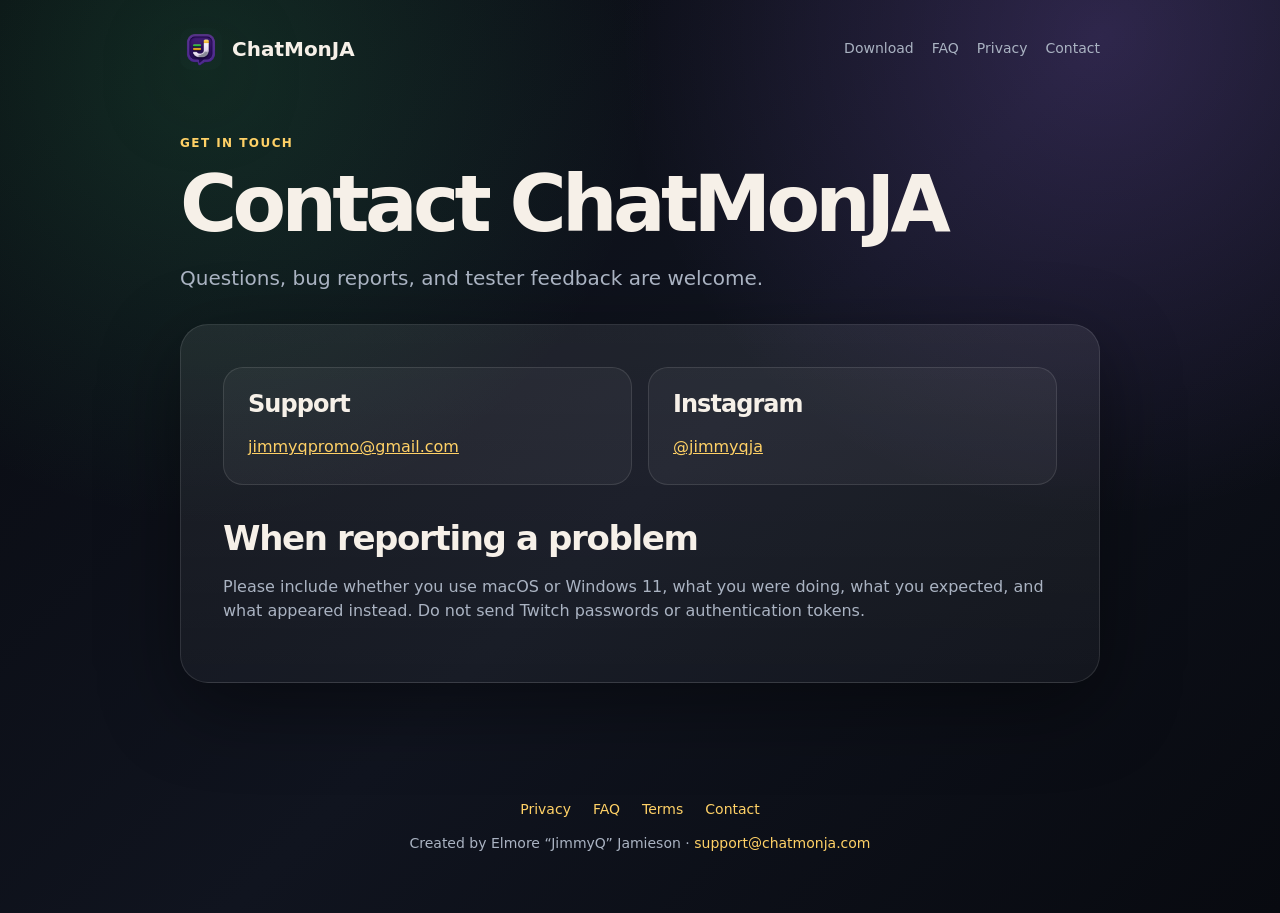
==== contact.html @ 80248d73 "Add legal and support pages" ====
<!doctype html>
<html lang="en">
<head>
  <meta charset="utf-8">
  <meta name="viewport" content="width=device-width, initial-scale=1">
  <meta name="description" content="Contact ChatMonJA support by email or Instagram.">
  <title>Contact — ChatMonJA</title>
  <link rel="icon" type="image/png" href="assets/chatmonja-icon.png">
  <link rel="apple-touch-icon" href="assets/chatmonja-icon.png">
  <link rel="stylesheet" href="styles.css">
</head>
<body>
  <main class="page-shell">
    <nav class="topbar" aria-label="Main navigation">
      <a class="brand" href="index.html"><img class="brand-mark" src="assets/chatmonja-icon.png" alt=""><span>ChatMonJA</span></a>
      <div class="nav-links">
        <a href="index.html#download">Download</a>
        <a href="faq.html">FAQ</a>
        <a href="privacy.html">Privacy</a>
        <a href="contact.html" aria-current="page">Contact</a>
      </div>
    </nav>

    <header class="page-header">
      <p class="eyebrow">Get in touch</p>
      <h1>Contact ChatMonJA</h1>
      <p class="lead">Questions, bug reports, and tester feedback are welcome.</p>
    </header>

    <section class="content-card">
      <div class="contact-grid">
        <article class="contact-card">
          <h2>Support</h2>
          <p><a href="mailto:jimmyqpromo@gmail.com">jimmyqpromo@gmail.com</a></p>
        </article>
        <article class="contact-card">
          <h2>Instagram</h2>
          <p><a href="https://www.instagram.com/jimmyqja/">@jimmyqja</a></p>
        </article>
      </div>
      <h2>When reporting a problem</h2>
      <p>Please include whether you use macOS or Windows 11, what you were doing, what you expected, and what appeared instead. Do not send Twitch passwords or authentication tokens.</p>
    </section>
  </main>

  <footer>
    <div class="footer-links"><a href="privacy.html">Privacy</a><a href="faq.html">FAQ</a><a href="terms.html">Terms</a><a href="contact.html">Contact</a></div>
    <p>Created by Elmore “JimmyQ” Jamieson · <a href="mailto:support@chatmonja.com">support@chatmonja.com</a></p>
  </footer>
</body>
</html>
---- styles.css ----
:root {
  color-scheme: dark;
  --bg: #080a10;
  --panel: #111620;
  --panel-2: #171e2c;
  --text: #f6f0e8;
  --muted: #aab3c2;
  --green: #44d27f;
  --gold: #ffd166;
  --purple: #a970ff;
  --red: #ff6b6b;
  --border: rgba(255, 255, 255, 0.11);
  --shadow: 0 24px 80px rgba(0, 0, 0, 0.42);
}

* {
  box-sizing: border-box;
}

body {
  margin: 0;
  background:
    radial-gradient(circle at 16% 8%, rgba(68, 210, 127, 0.16), transparent 28rem),
    radial-gradient(circle at 86% 4%, rgba(169, 112, 255, 0.20), transparent 30rem),
    linear-gradient(135deg, #080a10 0%, #10141f 52%, #080a10 100%);
  color: var(--text);
  font-family: Inter, ui-sans-serif, system-ui, -apple-system, BlinkMacSystemFont, "Segoe UI", sans-serif;
  line-height: 1.55;
}

a {
  color: inherit;
}

main {
  overflow: hidden;
}

.hero,
.section {
  width: min(1120px, calc(100% - 36px));
  margin: 0 auto;
}

.hero {
  min-height: 760px;
  padding: 28px 0 80px;
}

.topbar {
  display: flex;
  align-items: center;
  justify-content: space-between;
  gap: 20px;
  margin-bottom: 80px;
}

.brand,
.nav-links {
  display: flex;
  align-items: center;
}

.brand {
  gap: 10px;
  font-weight: 900;
  font-size: 20px;
  text-decoration: none;
}

.brand-mark {
  width: 42px;
  height: 42px;
  object-fit: contain;
  border-radius: 12px;
  box-shadow: var(--shadow);
}

.nav-links {
  flex-wrap: wrap;
  gap: 18px;
  color: var(--muted);
  font-size: 14px;
}

.nav-links a,
.text-link {
  text-decoration: none;
}

.nav-links a:hover,
.text-link:hover {
  color: var(--gold);
}

.hero-grid {
  display: grid;
  grid-template-columns: 1.04fr 0.96fr;
  align-items: center;
  gap: 56px;
}

.eyebrow {
  margin: 0 0 14px;
  color: var(--gold);
  font-size: 12px;
  font-weight: 850;
  letter-spacing: 0.12em;
  text-transform: uppercase;
}

h1,
h2,
h3,
p {
  margin-top: 0;
}

h1 {
  max-width: 720px;
  margin-bottom: 22px;
  font-size: clamp(44px, 7vw, 78px);
  line-height: 0.96;
  letter-spacing: -0.06em;
}

h2 {
  max-width: 760px;
  margin-bottom: 18px;
  font-size: clamp(30px, 4vw, 48px);
  line-height: 1.04;
  letter-spacing: -0.04em;
}

h3 {
  margin-bottom: 8px;
  font-size: 18px;
}

.lead {
  max-width: 620px;
  margin-bottom: 28px;
  color: var(--muted);
  font-size: 20px;
}

.hero-actions {
  display: flex;
  flex-wrap: wrap;
  gap: 14px;
  margin-bottom: 16px;
}

.button {
  display: inline-flex;
  align-items: center;
  justify-content: center;
  min-height: 54px;
  padding: 0 22px;
  border: 1px solid transparent;
  border-radius: 999px;
  font-weight: 850;
  text-decoration: none;
  transition: transform 160ms ease, border-color 160ms ease, background 160ms ease;
}

.button:hover {
  transform: translateY(-2px);
}

.button.primary {
  background: linear-gradient(135deg, var(--green), #73e4a4);
  color: #06130b;
}

.button.secondary {
  background: rgba(255, 255, 255, 0.08);
  border-color: var(--border);
  color: var(--text);
}

.fine-print {
  max-width: 580px;
  color: #8792a4;
  font-size: 13px;
}

.app-card,
.section,
.install article,
.feature-grid article,
.note-grid article {
  background: linear-gradient(180deg, rgba(255, 255, 255, 0.075), rgba(255, 255, 255, 0.035));
  border: 1px solid var(--border);
  box-shadow: var(--shadow);
}

.app-card {
  position: relative;
  padding: 28px;
  border-radius: 28px;
}

.app-card::before {
  content: "";
  position: absolute;
  inset: -1px;
  z-index: -1;
  border-radius: inherit;
  background: linear-gradient(135deg, rgba(68, 210, 127, 0.5), rgba(255, 209, 102, 0.34), rgba(169, 112, 255, 0.42));
  filter: blur(24px);
  opacity: 0.42;
}

.window-dots {
  display: flex;
  gap: 7px;
  margin-bottom: 24px;
}

.window-dots span {
  width: 11px;
  height: 11px;
  border-radius: 50%;
}

.window-dots span:nth-child(1) { background: var(--red); }
.window-dots span:nth-child(2) { background: var(--gold); }
.window-dots span:nth-child(3) { background: var(--green); }

.app-card h2 {
  margin-bottom: 6px;
}

.app-card-heading {
  display: flex;
  align-items: center;
  gap: 18px;
  margin-bottom: 22px;
}

.app-logo {
  width: 92px;
  height: 92px;
  flex: 0 0 auto;
  object-fit: contain;
  filter: drop-shadow(0 14px 26px rgba(0, 0, 0, 0.38));
}

.status {
  margin-bottom: 0;
  color: var(--green);
  font-weight: 800;
}

.preview-line {
  margin-bottom: 12px;
  padding: 14px 15px;
  background: rgba(0, 0, 0, 0.28);
  border: 1px solid var(--border);
  border-radius: 14px;
  color: #dfe7f3;
}

.preview-pill-row {
  display: flex;
  flex-wrap: wrap;
  gap: 8px;
  margin-top: 20px;
}

.preview-pill-row span {
  padding: 6px 10px;
  background: rgba(68, 210, 127, 0.10);
  border: 1px solid rgba(68, 210, 127, 0.24);
  border-radius: 999px;
  color: #9bf0bf;
  font-size: 12px;
  font-weight: 750;
}

.section {
  margin-bottom: 28px;
  padding: 42px;
  border-radius: 30px;
}

.install {
  display: grid;
  grid-template-columns: 0.7fr 1.3fr;
  gap: 34px;
}

.steps,
.feature-grid,
.note-grid {
  display: grid;
  gap: 16px;
}

.steps {
  grid-template-columns: repeat(3, 1fr);
}

.feature-grid {
  grid-template-columns: repeat(3, 1fr);
  margin-top: 28px;
}

.note-grid {
  grid-template-columns: repeat(2, 1fr);
}

.install article,
.feature-grid article,
.note-grid article {
  padding: 22px;
  border-radius: 22px;
  box-shadow: none;
}

.install article p,
.feature-grid article p,
.note-grid article p,
.privacy p {
  margin-bottom: 0;
  color: var(--muted);
}

.step-number {
  display: grid;
  place-items: center;
  width: 34px;
  height: 34px;
  margin-bottom: 18px;
  background: var(--gold);
  border-radius: 50%;
  color: #171109;
  font-weight: 950;
}

code {
  padding: 2px 6px;
  background: rgba(255, 255, 255, 0.08);
  border: 1px solid var(--border);
  border-radius: 6px;
  color: #d8c2ff;
  font-size: 0.92em;
}

.privacy {
  display: grid;
  grid-template-columns: 0.9fr 1.1fr;
  align-items: start;
  gap: 34px;
}

.text-link {
  display: inline-flex;
  margin-top: 18px;
  color: var(--gold);
  font-weight: 850;
}

footer {
  width: min(1120px, calc(100% - 36px));
  margin: 0 auto;
  padding: 28px 0 44px;
  color: var(--muted);
  font-size: 14px;
  text-align: center;
}

footer a {
  color: var(--gold);
  text-decoration: none;
}

.footer-links {
  display: flex;
  flex-wrap: wrap;
  justify-content: center;
  gap: 10px 22px;
  margin-bottom: 12px;
}

.page-shell {
  width: min(920px, calc(100% - 36px));
  min-height: calc(100vh - 130px);
  margin: 0 auto;
  padding: 28px 0 64px;
  overflow: visible;
}

.page-shell .topbar {
  margin-bottom: 64px;
}

.page-header {
  margin-bottom: 30px;
}

.page-header h1 {
  max-width: 840px;
}

.page-header .lead {
  max-width: 760px;
}

.content-card {
  margin-bottom: 24px;
  padding: 42px;
  background: linear-gradient(180deg, rgba(255, 255, 255, 0.075), rgba(255, 255, 255, 0.035));
  border: 1px solid var(--border);
  border-radius: 28px;
  box-shadow: var(--shadow);
}

.content-card h2 {
  margin-top: 36px;
  font-size: clamp(25px, 3vw, 34px);
}

.content-card h2:first-child {
  margin-top: 0;
}

.content-card p,
.content-card li {
  color: var(--muted);
}

.content-card a,
.contact-card a {
  color: var(--gold);
}

.content-card li + li {
  margin-top: 8px;
}

.policy-date {
  color: #8792a4;
  font-size: 14px;
}

.callout {
  padding: 20px 22px;
  background: rgba(68, 210, 127, 0.09);
  border: 1px solid rgba(68, 210, 127, 0.24);
  border-radius: 18px;
  color: #c8f7dc;
}

.faq-list {
  display: grid;
  gap: 14px;
}

.faq-list details {
  padding: 20px 22px;
  background: rgba(255, 255, 255, 0.045);
  border: 1px solid var(--border);
  border-radius: 18px;
}

.faq-list summary {
  cursor: pointer;
  color: var(--text);
  font-weight: 850;
}

.faq-list details p {
  margin: 14px 0 0;
}

.contact-grid {
  display: grid;
  grid-template-columns: repeat(2, 1fr);
  gap: 16px;
}

.contact-card {
  padding: 24px;
  background: rgba(255, 255, 255, 0.045);
  border: 1px solid var(--border);
  border-radius: 20px;
}

.contact-card p {
  margin-bottom: 0;
}

.contact-card h2 {
  font-size: 24px;
}

@media (max-width: 900px) {
  .topbar,
  .hero-grid,
  .install,
  .privacy {
    grid-template-columns: 1fr;
  }

  .topbar,
  .hero-grid {
    display: grid;
  }

  .topbar {
    margin-bottom: 54px;
  }

  .steps,
  .feature-grid,
  .note-grid {
    grid-template-columns: 1fr;
  }

  .section {
    padding: 28px;
  }

  .content-card {
    padding: 30px;
  }
}

@media (max-width: 560px) {
  .hero,
  .section,
  .page-shell,
  footer {
    width: min(100% - 24px, 1120px);
  }

  .hero {
    padding-top: 18px;
  }

  .topbar {
    gap: 14px;
  }

  .nav-links {
    width: 100%;
    justify-content: flex-start;
  }

  .hero-actions,
  .button {
    width: 100%;
  }

  .app-logo {
    width: 72px;
    height: 72px;
  }

  .contact-grid {
    grid-template-columns: 1fr;
  }

  .content-card {
    padding: 24px;
  }
}
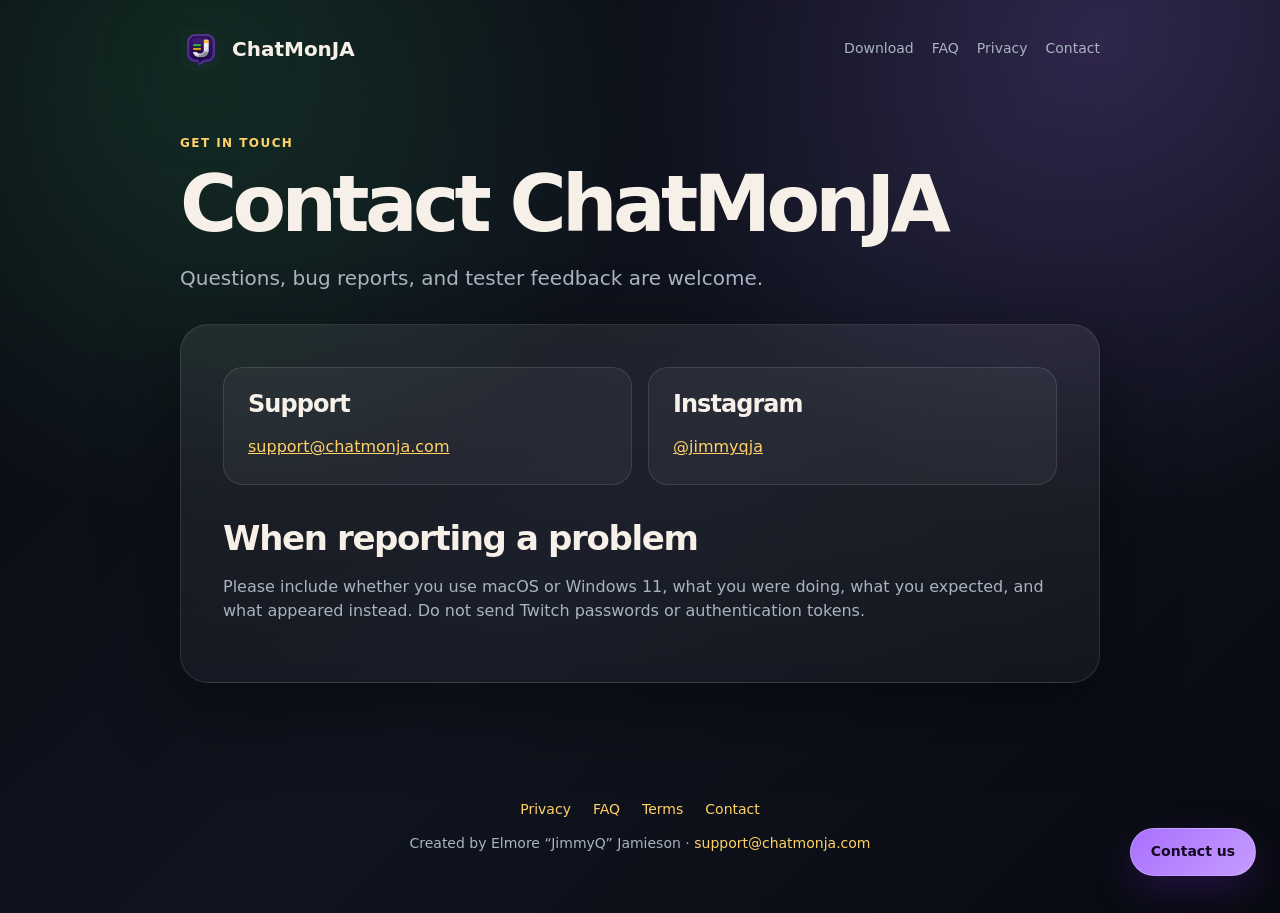
==== commit d16af51b: "Update contact page and support links" ====
--- a/contact.html
+++ b/contact.html
@@ -31,7 +31,7 @@
       <div class="contact-grid">
         <article class="contact-card">
           <h2>Support</h2>
-          <p><a href="mailto:jimmyqpromo@gmail.com">jimmyqpromo@gmail.com</a></p>
+          <p><a href="mailto:support@chatmonja.com">support@chatmonja.com</a></p>
         </article>
         <article class="contact-card">
           <h2>Instagram</h2>
@@ -43,6 +43,8 @@
     </section>
   </main>
 
+  <a class="contact-bubble" href="mailto:support@chatmonja.com" aria-label="Contact ChatMonJA support">Contact us</a>
+
   <footer>
     <div class="footer-links"><a href="privacy.html">Privacy</a><a href="faq.html">FAQ</a><a href="terms.html">Terms</a><a href="contact.html">Contact</a></div>
     <p>Created by Elmore “JimmyQ” Jamieson · <a href="mailto:support@chatmonja.com">support@chatmonja.com</a></p>
--- a/styles.css
+++ b/styles.css
@@ -496,6 +496,37 @@
   font-size: 24px;
 }
 
+.contact-bubble {
+  position: fixed;
+  right: 24px;
+  bottom: 24px;
+  z-index: 20;
+  display: inline-flex;
+  align-items: center;
+  justify-content: center;
+  min-height: 48px;
+  padding: 0 20px;
+  background: linear-gradient(135deg, var(--purple), #c59cff);
+  border: 1px solid rgba(255, 255, 255, 0.22);
+  border-radius: 999px;
+  box-shadow: 0 14px 36px rgba(57, 23, 110, 0.5);
+  color: #130923;
+  font-size: 14px;
+  font-weight: 900;
+  text-decoration: none;
+  transition: transform 160ms ease, box-shadow 160ms ease;
+}
+
+.contact-bubble:hover {
+  transform: translateY(-2px);
+  box-shadow: 0 18px 42px rgba(57, 23, 110, 0.62);
+}
+
+.contact-bubble:focus-visible {
+  outline: 3px solid var(--gold);
+  outline-offset: 3px;
+}
+
 @media (max-width: 900px) {
   .topbar,
   .hero-grid,
@@ -566,4 +597,9 @@
   .content-card {
     padding: 24px;
   }
-}
+
+  .contact-bubble {
+    right: 14px;
+    bottom: 14px;
+  }
+}
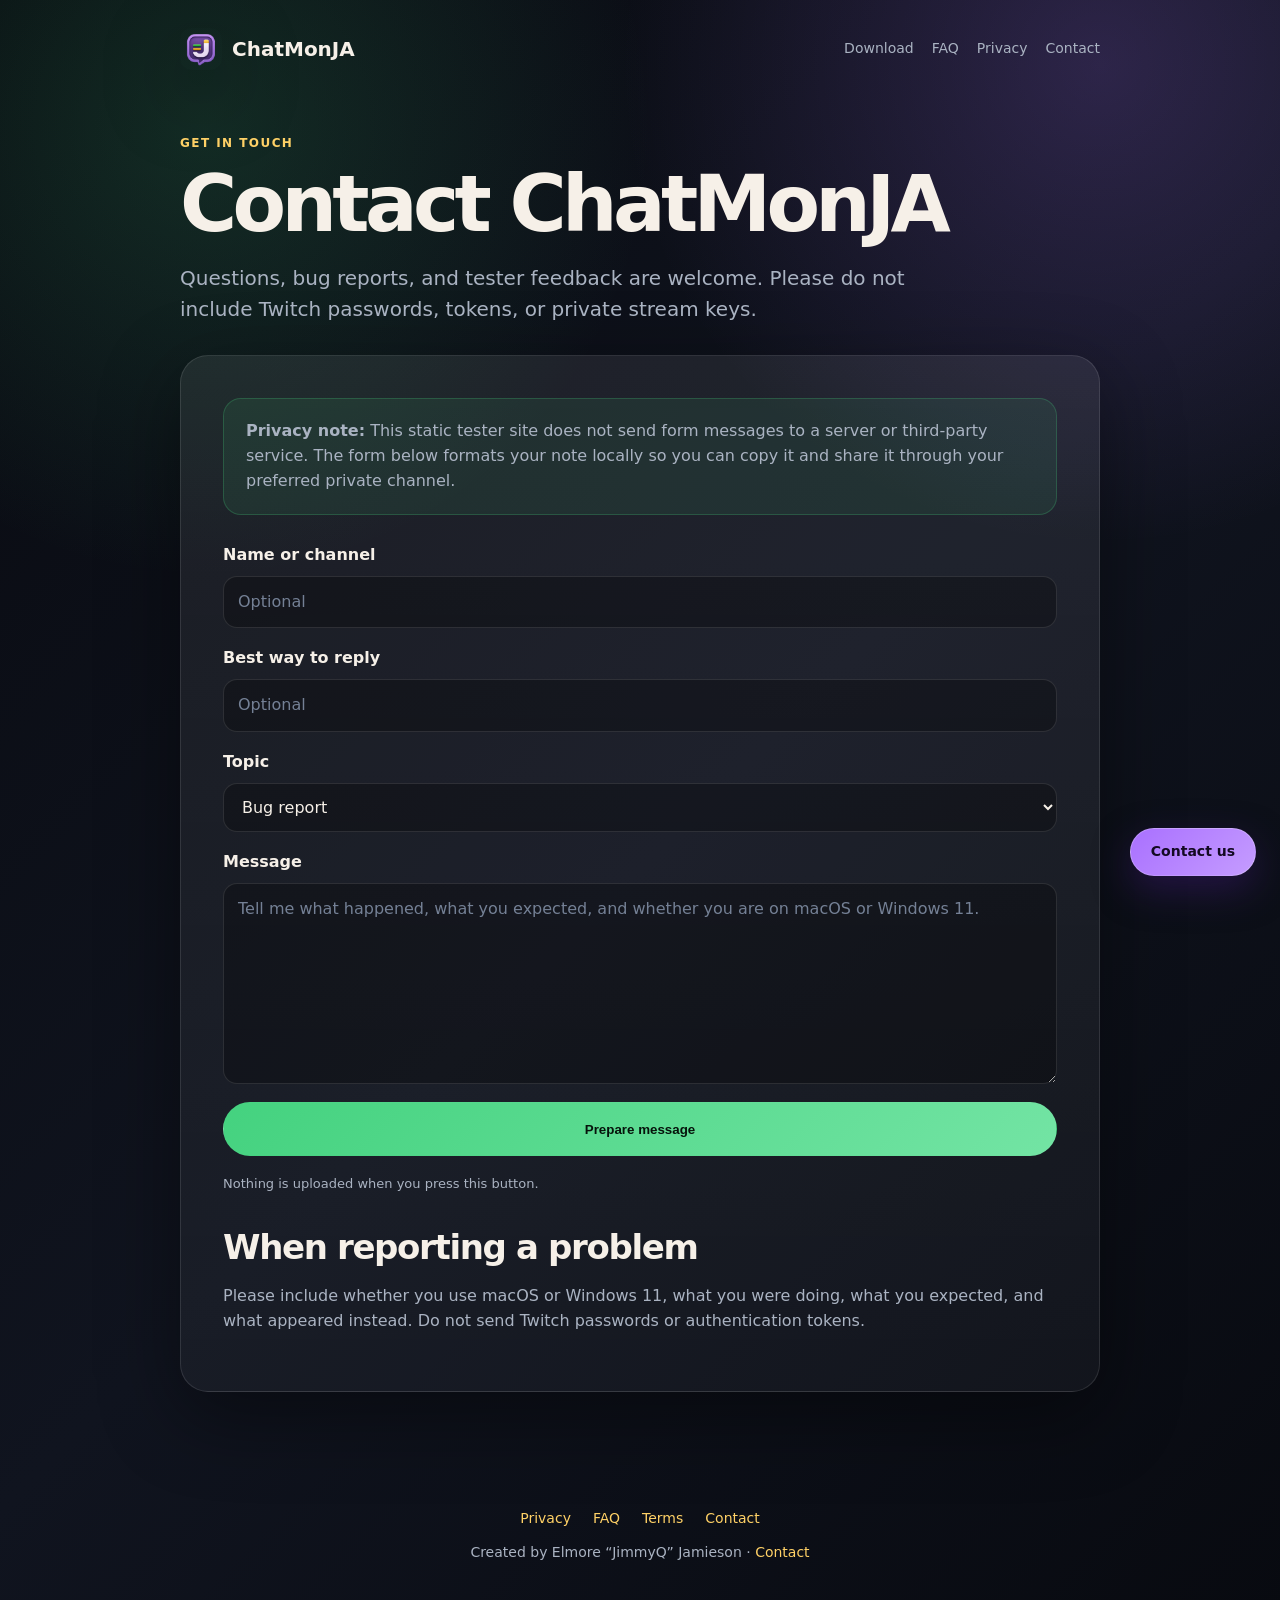
==== commit 48bb0d0c: "Site update" ====
--- a/contact.html
+++ b/contact.html
@@ -3,11 +3,12 @@
 <head>
   <meta charset="utf-8">
   <meta name="viewport" content="width=device-width, initial-scale=1">
-  <meta name="description" content="Contact ChatMonJA support by email or Instagram.">
+  <meta name="description" content="Contact ChatMonJA support with privacy-focused tester feedback.">
   <title>Contact — ChatMonJA</title>
   <link rel="icon" type="image/png" href="assets/chatmonja-icon.png">
   <link rel="apple-touch-icon" href="assets/chatmonja-icon.png">
   <link rel="stylesheet" href="styles.css">
+  <script src="site.js" defer></script>
 </head>
 <body>
   <main class="page-shell">
@@ -24,30 +25,54 @@
     <header class="page-header">
       <p class="eyebrow">Get in touch</p>
       <h1>Contact ChatMonJA</h1>
-      <p class="lead">Questions, bug reports, and tester feedback are welcome.</p>
+      <p class="lead">Questions, bug reports, and tester feedback are welcome. Please do not include Twitch passwords, tokens, or private stream keys.</p>
     </header>
 
     <section class="content-card">
-      <div class="contact-grid">
-        <article class="contact-card">
-          <h2>Support</h2>
-          <p><a href="mailto:support@chatmonja.com">support@chatmonja.com</a></p>
-        </article>
-        <article class="contact-card">
-          <h2>Instagram</h2>
-          <p><a href="https://www.instagram.com/jimmyqja/">@jimmyqja</a></p>
-        </article>
+      <p class="callout"><strong>Privacy note:</strong> This static tester site does not send form messages to a server or third-party service. The form below formats your note locally so you can copy it and share it through your preferred private channel.</p>
+      <form class="contact-form" data-contact-form>
+        <div class="form-row">
+          <label for="contact-name">Name or channel</label>
+          <input id="contact-name" name="name" type="text" autocomplete="name" placeholder="Optional">
+        </div>
+        <div class="form-row">
+          <label for="contact-reply">Best way to reply</label>
+          <input id="contact-reply" name="reply" type="text" autocomplete="off" placeholder="Optional">
+        </div>
+        <div class="form-row">
+          <label for="contact-topic">Topic</label>
+          <select id="contact-topic" name="topic">
+            <option>Bug report</option>
+            <option>Install help</option>
+            <option>Feature idea</option>
+            <option>Privacy question</option>
+            <option>Other</option>
+          </select>
+        </div>
+        <div class="form-row">
+          <label for="contact-message">Message</label>
+          <textarea id="contact-message" name="message" rows="7" required placeholder="Tell me what happened, what you expected, and whether you are on macOS or Windows 11."></textarea>
+        </div>
+        <button class="button primary" type="submit">Prepare message</button>
+        <p class="form-help">Nothing is uploaded when you press this button.</p>
+      </form>
+      <div class="prepared-message" data-contact-output hidden>
+        <h2>Your message is ready</h2>
+        <p>Copy this note and send it through your preferred private channel. For public updates, you can also follow <a href="https://www.instagram.com/jimmyqja/">@jimmyqja on Instagram</a>.</p>
+        <textarea readonly rows="9" data-contact-output-text></textarea>
+        <button class="button secondary" type="button" data-copy-contact>Copy message</button>
+        <p class="form-help" data-copy-status aria-live="polite"></p>
       </div>
       <h2>When reporting a problem</h2>
       <p>Please include whether you use macOS or Windows 11, what you were doing, what you expected, and what appeared instead. Do not send Twitch passwords or authentication tokens.</p>
     </section>
   </main>
 
-  <a class="contact-bubble" href="mailto:support@chatmonja.com" aria-label="Contact ChatMonJA support">Contact us</a>
+  <a class="contact-bubble" href="contact.html" aria-label="Contact ChatMonJA support">Contact us</a>
 
   <footer>
     <div class="footer-links"><a href="privacy.html">Privacy</a><a href="faq.html">FAQ</a><a href="terms.html">Terms</a><a href="contact.html">Contact</a></div>
-    <p>Created by Elmore “JimmyQ” Jamieson · <a href="mailto:support@chatmonja.com">support@chatmonja.com</a></p>
+    <p>Created by Elmore “JimmyQ” Jamieson · <a href="contact.html">Contact</a></p>
   </footer>
 </body>
 </html>
--- a/styles.css
+++ b/styles.css
@@ -185,6 +185,24 @@
   font-size: 13px;
 }
 
+.download-stat {
+  display: inline-flex;
+  align-items: baseline;
+  gap: 8px;
+  margin: 8px 0 0;
+  padding: 9px 13px;
+  background: rgba(169, 112, 255, 0.1);
+  border: 1px solid rgba(169, 112, 255, 0.25);
+  border-radius: 999px;
+  color: var(--muted);
+  font-size: 13px;
+}
+
+.download-stat strong {
+  color: #d8c2ff;
+  font-size: 15px;
+}
+
 .app-card,
 .section,
 .install article,
@@ -494,6 +512,63 @@
 
 .contact-card h2 {
   font-size: 24px;
+}
+
+.contact-form {
+  display: grid;
+  gap: 18px;
+  margin: 28px 0 8px;
+}
+
+.form-row {
+  display: grid;
+  gap: 8px;
+}
+
+.form-row label {
+  color: var(--text);
+  font-weight: 850;
+}
+
+.form-row input,
+.form-row select,
+.form-row textarea,
+.prepared-message textarea {
+  width: 100%;
+  padding: 13px 14px;
+  background: rgba(0, 0, 0, 0.28);
+  border: 1px solid var(--border);
+  border-radius: 14px;
+  color: var(--text);
+  font: inherit;
+}
+
+.form-row textarea,
+.prepared-message textarea {
+  resize: vertical;
+}
+
+.form-row input::placeholder,
+.form-row textarea::placeholder {
+  color: #748095;
+}
+
+.form-help {
+  margin: 0;
+  color: #8792a4;
+  font-size: 13px;
+}
+
+.prepared-message {
+  margin-top: 24px;
+  padding: 24px;
+  background: rgba(169, 112, 255, 0.09);
+  border: 1px solid rgba(169, 112, 255, 0.24);
+  border-radius: 20px;
+}
+
+.prepared-message .button {
+  margin-top: 14px;
 }
 
 .contact-bubble {
